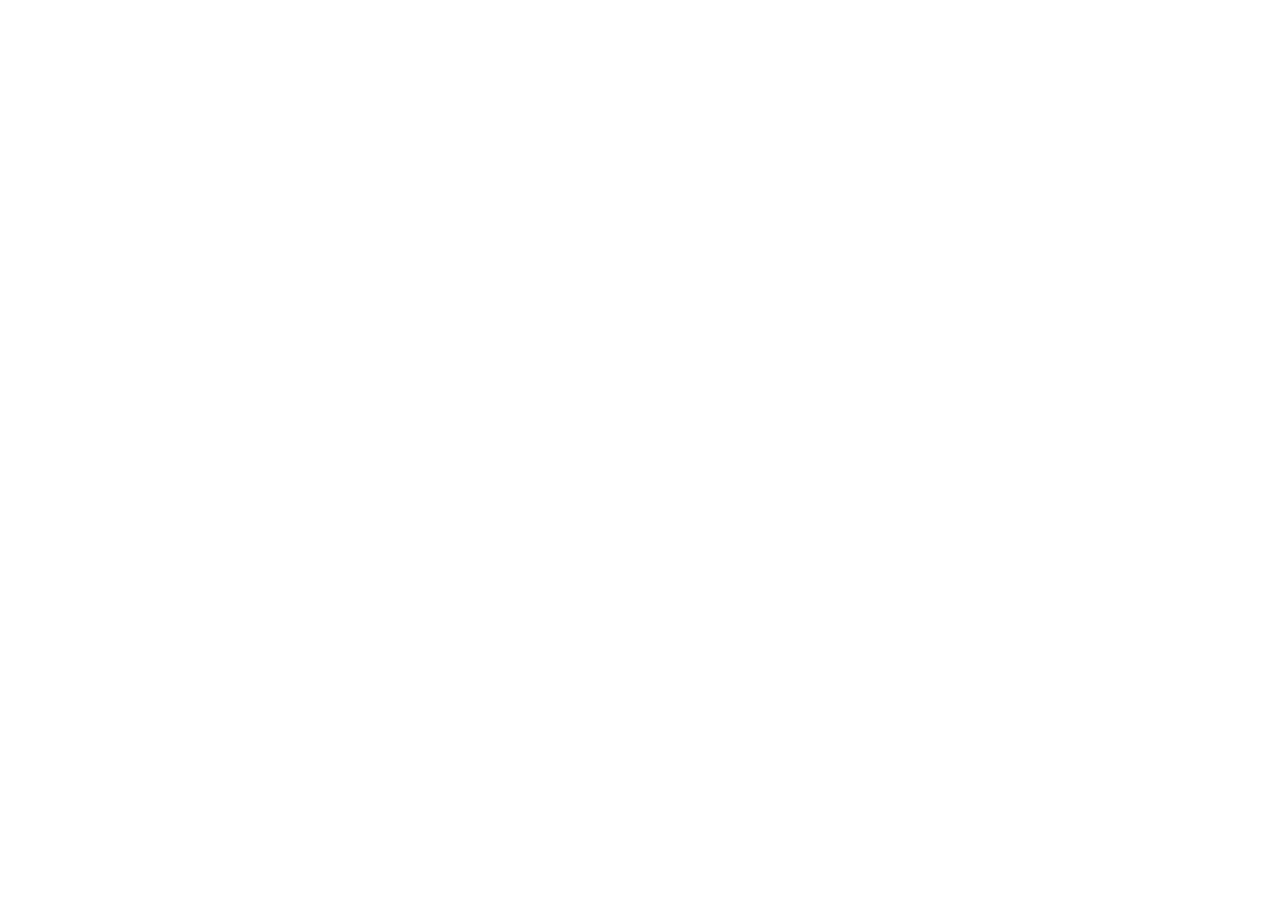
==== index.html @ 4b082fb2 "feat: criando primeira versão do readme" ====
<!DOCTYPE html>
<html lang="pt-BR">
<head>
  <meta charset="UTF-8">
  <meta name="viewport" content="width=device-width, initial-scale=1.0">
  <link rel="stylesheet" href="./style.css">
  <title>Jogo da Velha</title>
</head>
<body>
  <script src="./script.js"></script>
</body>
</html>
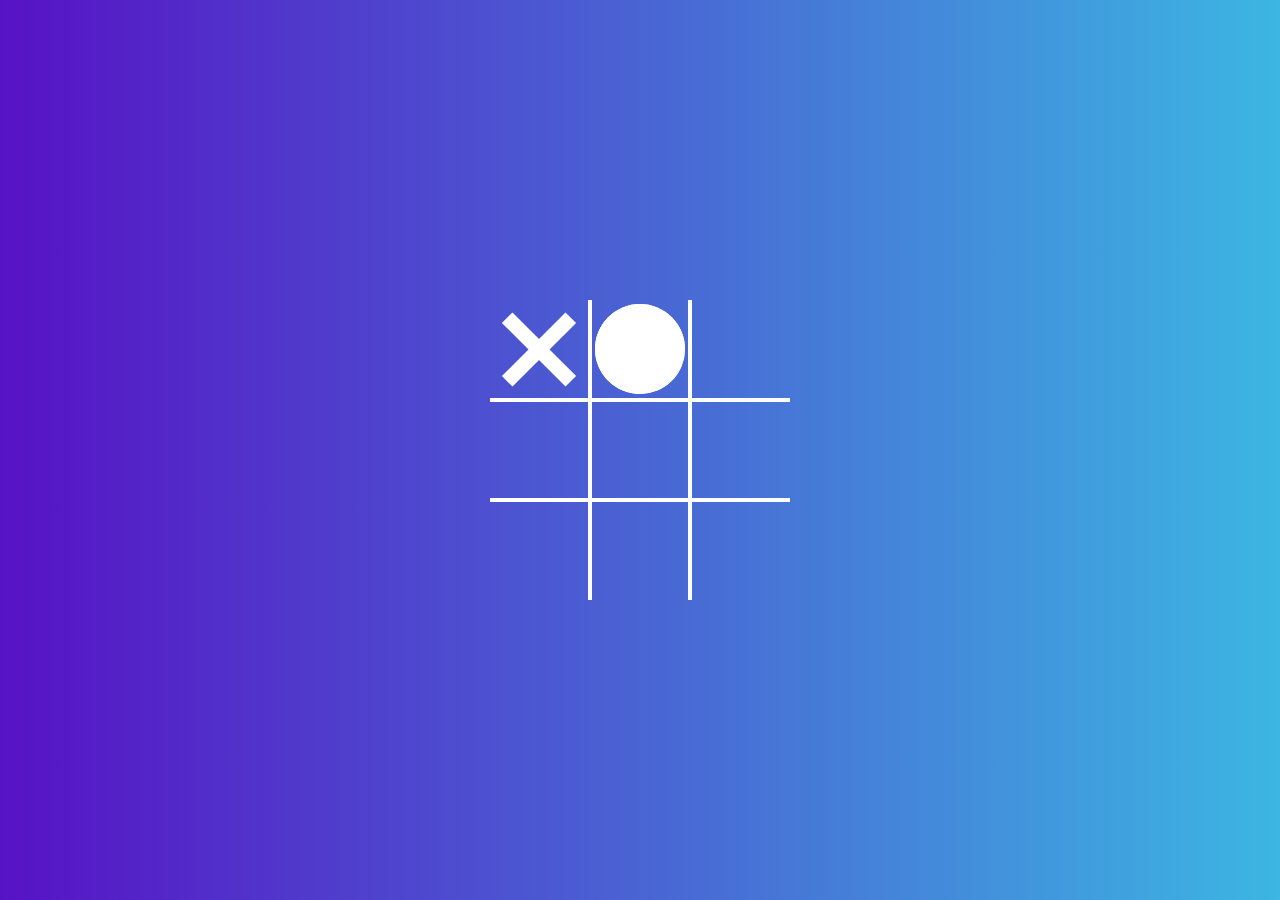
==== commit 80ea7cbd: "feat: fazendo o css e importante a fonte mulish" ====
--- a/index.html
+++ b/index.html
@@ -1,12 +1,31 @@
 <!DOCTYPE html>
 <html lang="pt-BR">
-<head>
-  <meta charset="UTF-8">
-  <meta name="viewport" content="width=device-width, initial-scale=1.0">
-  <link rel="stylesheet" href="./style.css">
-  <title>Jogo da Velha</title>
-</head>
-<body>
-  <script src="./script.js"></script>
-</body>
+  <head>
+    <meta charset="UTF-8">
+    <meta name="viewport" content="width=device-width, initial-scale=1.0">
+    <link rel="stylesheet" href="./style.css">
+    <title>Jogo da Velha</title>
+    <link href="https://fonts.googleapis.com/css2?family=Mulish:wght@300;400;500;600;700;900&display=swap" rel="stylesheet">
+
+  </head>
+  <body>
+    <div class="board circle">
+      <div class="cell x" data-cell></div>
+      <div class="cell circle" data-cell></div>
+      <div class="cell" data-cell></div>
+      <div class="cell" data-cell></div>
+      <div class="cell" data-cell></div>
+      <div class="cell" data-cell></div>
+      <div class="cell" data-cell></div>
+      <div class="cell" data-cell></div>
+      <div class="cell" data-cell></div>
+    </div>
+
+      <div class="winning-message" data-winning-messsage>
+        <p class="winning-message-text">X Venceu!</p>
+        <button class="winning-message-button">Reiniciar</button>
+      </div>
+
+    <script src="./script.js"></script>
+  </body>
 </html>
--- a/style.css
+++ b/style.css
@@ -0,0 +1,157 @@
+* {
+  box-sizing: border-box;
+  margin: 0;
+  padding: 0;
+}
+
+body {
+  height: 100vh;
+  width: 100vw;
+  background: linear-gradient(
+    90deg, 
+    rgb(87, 18, 197) 0%, 
+    rgb(60, 182, 226) 100%);
+}
+
+.board {
+  display: grid;
+  width: 100%;
+  height: 100%;
+  justify-content: center;
+  align-content: center;
+  justify-items: center;
+  align-items: center;
+  grid-template-columns: repeat(3, auto);
+}
+
+.board.x .cell:not(.x):not(.circle):hover::after,
+.board.x .cell:not(.x):not(.circle):hover::before,
+.board.circle .cell:not(.x):not(.circle):hover::after,
+.board.circle .cell:not(.x):not(.circle):hover::before {
+  background: rgba(255, 255, 255, 0.3) !important;
+}
+
+/*Celula*/
+.cell {
+  width: 100px;
+  height: 100px;
+  border: 2px solid white;
+  display: flex;
+  justify-content: center;
+  align-items: center;
+  position: relative;
+}
+
+.cell.x, 
+.cell.circle {
+  cursor: not-allowed;
+}
+
+.cell:nth-child(1),
+.cell:nth-child(2),
+.cell:nth-child(3) {
+  border-top: none;
+}
+
+.cell:nth-child(1),
+.cell:nth-child(4),
+.cell:nth-child(7) {
+  border-left: none;
+}
+
+.cell:nth-child(3),
+.cell:nth-child(6),
+.cell:nth-child(9) {
+  border-right: none;
+}
+
+.cell:nth-child(7),
+.cell:nth-child(8),
+.cell:nth-child(9) {
+  border-bottom: none;
+}
+
+/* X */
+.cell.x::before,
+.cell.x::after,
+.board.x .cell:not(.x):not(.circle):hover::after,
+.board.x .cell:not(.x):not(.circle):hover::before {
+  content: "";
+  height: calc(100px * 0.15);
+  width: calc(100px * 0.9);
+  background: white;
+  position: absolute;
+}
+
+.cell.x::before,
+.board.x .cell:not(.x):not(.circle):hover::before {
+  transform: rotate(45deg);
+}
+
+.cell.x::after,
+.board.x .cell:not(.x):not(.circle):hover::after {
+  transform: rotate(-45deg);
+}
+
+/* Circle */
+.cell.circle::before,
+.cell.circle::after,
+.board.circle .cell:not(.x):not(.circle):hover::after,
+.board.circle .cell:not(.x):not(.circle):hover::before {
+  content: "";
+  height: calc(100px * 0.9);
+  width: calc(100px * 0.9);
+  background: white;
+  position: absolute;
+  border-radius: 50%;
+}
+
+/*Mensagem de Vitoria*/
+.winning-message {
+  display: none;
+  position: fixed;
+  top: 0;
+  left: 0;
+  right: 0;
+  bottom: 0;
+  justify-content: center;
+  align-items: center;
+  background-color: rgba(0, 0, 0, 0.65);
+  flex-direction: column;
+}
+
+.winning-message-button {
+  font-family: Mulish,;
+  font-size: 1.8rem;
+  background-color: rgba(15, 158, 34, 1);
+  padding: 10px 15px;
+  cursor: pointer;
+  border-radius: 10px;
+  border: none;
+  margin-top: 16px;
+  color: white;
+  box-shadow: 0 0 10px rgba(0, 0, 0, 0.45);
+}
+
+.winning-message-button:hover {
+  background-color: white;
+  color: rgba(15, 158, 34, 1);
+}
+
+@keyframes blink {
+  0%, 50%, 100% {
+    color: white;
+  }
+  25%, 75% {
+    color: rgba(15, 158, 34, 1);
+  }
+}
+
+.winning-message-text {
+  color:white;
+  font-size: 3.5rem;;
+  font-family:'Times New Roman', Times, serif;
+  font-weight: 300;
+  text-shadow: 0 0 10px rgba(0, 0, 0, 0.45);
+  animation: blink 1s infinite;
+}
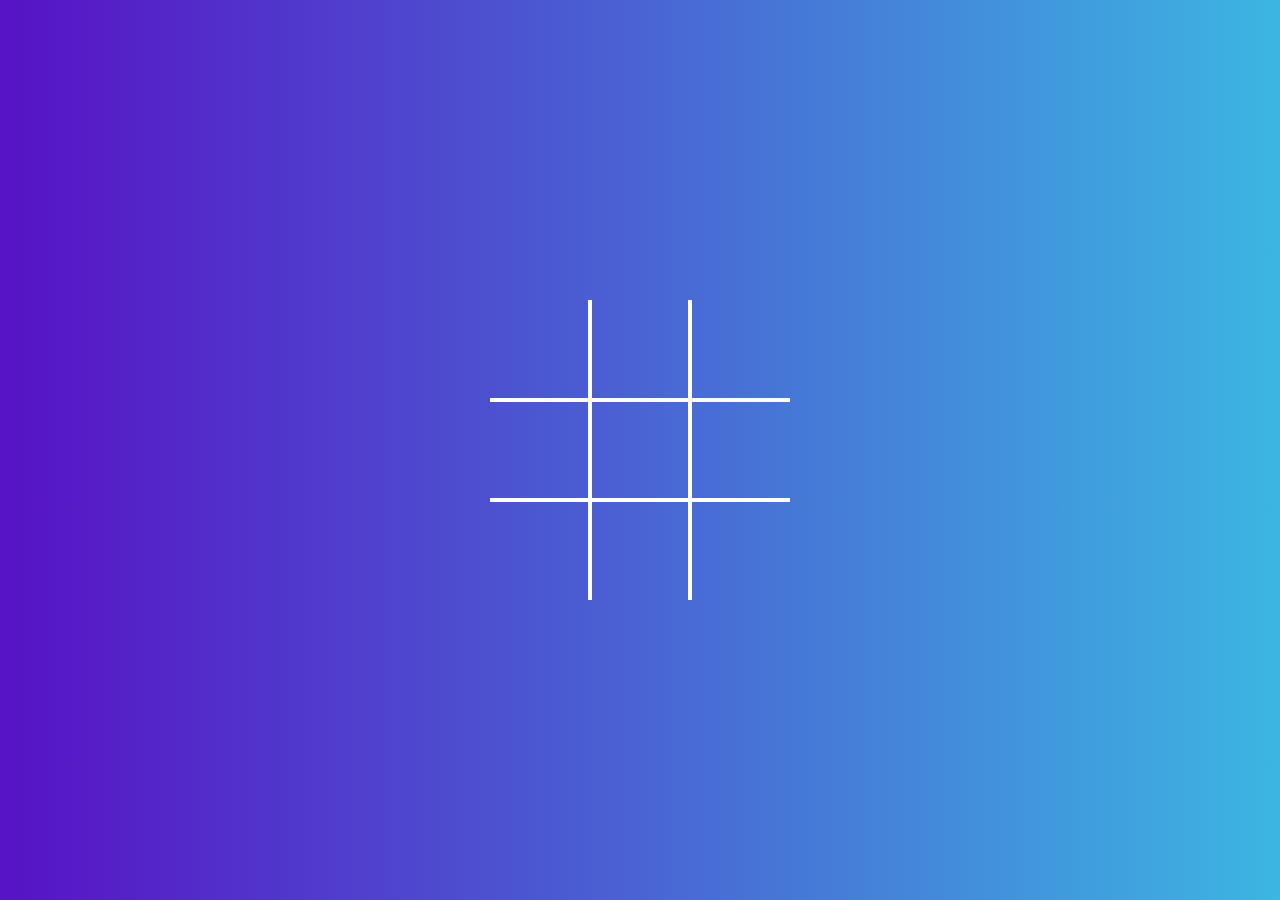
==== commit 25710905: "feat: colocar o 'X' no jogo" ====
--- a/index.html
+++ b/index.html
@@ -9,9 +9,9 @@
 
   </head>
   <body>
-    <div class="board circle">
-      <div class="cell x" data-cell></div>
-      <div class="cell circle" data-cell></div>
+    <div class="board x">
+      <div class="cell" data-cell></div>
+      <div class="cell" data-cell></div>
       <div class="cell" data-cell></div>
       <div class="cell" data-cell></div>
       <div class="cell" data-cell></div>
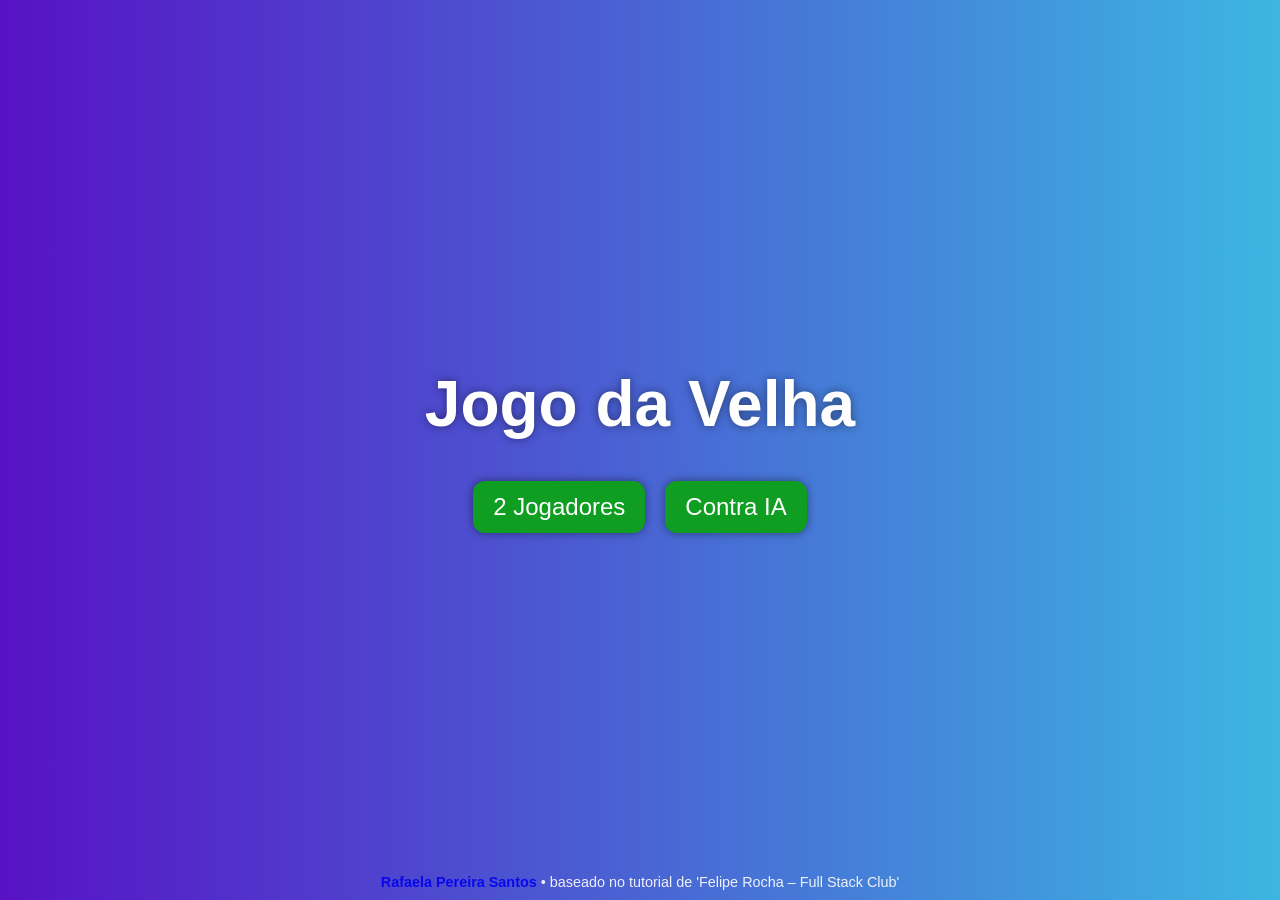
==== commit 49e51fc2: "feat: fazendo nova estrutura de pastas para definir um Menu de escolha entre 2 Jogadores e Jogar Con" ====
--- a/index.html
+++ b/index.html
@@ -3,29 +3,24 @@
   <head>
     <meta charset="UTF-8">
     <meta name="viewport" content="width=device-width, initial-scale=1.0">
+    <title>Jogo da Velha - Menu</title>
     <link rel="stylesheet" href="./style.css">
-    <title>Jogo da Velha</title>
     <link href="https://fonts.googleapis.com/css2?family=Mulish:wght@300;400;500;600;700;900&display=swap" rel="stylesheet">
-
   </head>
   <body>
-    <div class="board x">
-      <div class="cell" data-cell></div>
-      <div class="cell" data-cell></div>
-      <div class="cell" data-cell></div>
-      <div class="cell" data-cell></div>
-      <div class="cell" data-cell></div>
-      <div class="cell" data-cell></div>
-      <div class="cell" data-cell></div>
-      <div class="cell" data-cell></div>
-      <div class="cell" data-cell></div>
+    <div class="menu-container">
+      <h1 class="menu-title">Jogo da Velha</h1>
+      <div class="menu-buttons">
+        <a href="./version1/index.html" class="menu-button">2 Jogadores</a>
+        <a href="./version2/index.html" class="menu-button">Contra IA</a>
+      </div>
+      <p class="creditos">
+        <b>
+          <a href="https://github.com/devrafaela" target="_blank" rel="noopener noreferrer">
+            Rafaela Pereira Santos
+          </a>
+        </b> • baseado no tutorial de 'Felipe Rocha – Full Stack Club'
+      </p>
     </div>
-
-      <div class="winning-message" data-winning-messsage>
-        <p class="winning-message-text">X Venceu!</p>
-        <button class="winning-message-button">Reiniciar</button>
-      </div>
-
-    <script src="./script.js"></script>
   </body>
 </html>
--- a/style.css
+++ b/style.css
@@ -10,148 +10,80 @@
   background: linear-gradient(
     90deg, 
     rgb(87, 18, 197) 0%, 
-    rgb(60, 182, 226) 100%);
-}
-
-.board {
-  display: grid;
-  width: 100%;
-  height: 100%;
-  justify-content: center;
-  align-content: center;
-  justify-items: center;
-  align-items: center;
-  grid-template-columns: repeat(3, auto);
-}
-
-.board.x .cell:not(.x):not(.circle):hover::after,
-.board.x .cell:not(.x):not(.circle):hover::before,
-.board.circle .cell:not(.x):not(.circle):hover::after,
-.board.circle .cell:not(.x):not(.circle):hover::before {
-  background: rgba(255, 255, 255, 0.3) !important;
-}
-
-/*Celula*/
-.cell {
-  width: 100px;
-  height: 100px;
-  border: 2px solid white;
+    rgb(60, 182, 226) 100%
+  );
   display: flex;
   justify-content: center;
   align-items: center;
-  position: relative;
 }
 
-.cell.x, 
-.cell.circle {
-  cursor: not-allowed;
+.menu-container {
+  display: flex;
+  flex-direction: column;
+  justify-content: center;
+  align-items: center;
 }
 
-.cell:nth-child(1),
-.cell:nth-child(2),
-.cell:nth-child(3) {
-  border-top: none;
+.menu-title {
+  font-family: 'Mulish', sans-serif;
+  font-size: 4rem;
+  color: white;
+  margin-bottom: 40px;
+  text-shadow: 0 0 10px rgba(0,0,0,0.45);
 }
 
-.cell:nth-child(1),
-.cell:nth-child(4),
-.cell:nth-child(7) {
-  border-left: none;
+.menu-buttons {
+  display: flex;
+  gap: 20px;
 }
 
-.cell:nth-child(3),
-.cell:nth-child(6),
-.cell:nth-child(9) {
-  border-right: none;
+.menu-button {
+  font-family: 'Mulish', sans-serif;
+  font-size: 1.5rem;
+  background-color: rgba(15, 158, 34, 1);
+  padding: 12px 20px;
+  border-radius: 12px;
+  color: white;
+  text-decoration: none;
+  box-shadow: 0 0 10px rgba(0,0,0,0.45);
+  transition: 0.3s ease;
 }
 
-.cell:nth-child(7),
-.cell:nth-child(8),
-.cell:nth-child(9) {
-  border-bottom: none;
-}
-
-/* X */
-.cell.x::before,
-.cell.x::after,
-.board.x .cell:not(.x):not(.circle):hover::after,
-.board.x .cell:not(.x):not(.circle):hover::before {
-  content: "";
-  height: calc(100px * 0.15);
-  width: calc(100px * 0.9);
-  background: white;
-  position: absolute;
-}
-
-.cell.x::before,
-.board.x .cell:not(.x):not(.circle):hover::before {
-  transform: rotate(45deg);
-}
-
-.cell.x::after,
-.board.x .cell:not(.x):not(.circle):hover::after {
-  transform: rotate(-45deg);
-}
-
-/* Circle */
-.cell.circle::before,
-.cell.circle::after,
-.board.circle .cell:not(.x):not(.circle):hover::after,
-.board.circle .cell:not(.x):not(.circle):hover::before {
-  content: "";
-  height: calc(100px * 0.9);
-  width: calc(100px * 0.9);
-  background: white;
-  position: absolute;
-  border-radius: 50%;
-}
-
-/*Mensagem de Vitoria*/
-.winning-message {
-  display: none;
-  position: fixed;
-  top: 0;
-  left: 0;
-  right: 0;
-  bottom: 0;
-  justify-content: center;
-  align-items: center;
-  background-color: rgba(0, 0, 0, 0.65);
-  flex-direction: column;
-}
-
-.winning-message-button {
-  font-family: Mulish,;
-  font-size: 1.8rem;
-  background-color: rgba(15, 158, 34, 1);
-  padding: 10px 15px;
-  cursor: pointer;
-  border-radius: 10px;
-  border: none;
-  margin-top: 16px;
-  color: white;
-  box-shadow: 0 0 10px rgba(0, 0, 0, 0.45);
-}
-
-.winning-message-button:hover {
+.menu-button:hover {
   background-color: white;
   color: rgba(15, 158, 34, 1);
 }
 
-@keyframes blink {
-  0%, 50%, 100% {
-    color: white;
-  }
-  25%, 75% {
-    color: rgba(15, 158, 34, 1);
-  }
+/* Créditos */
+.creditos {
+  position: fixed;      /* fixa no viewport */
+  bottom: 10px;         /* distância do rodapé */
+  left: 50%;            /* centraliza horizontalmente */
+  transform: translateX(-50%); /* ajusta o centro exato */
+  opacity: 0.9;
+  font-size: 0.9rem;
+  color: #ffffff;
+  text-align: center;
+  font-family: 'Mulish', sans-serif;
+  white-space: nowrap; /* evita quebra de linha */
 }
 
-.winning-message-text {
-  color:white;
-  font-size: 3.5rem;;
-  font-family:'Times New Roman', Times, serif;
-  font-weight: 300;
-  text-shadow: 0 0 10px rgba(0, 0, 0, 0.45);
-  animation: blink 1s infinite;
+.creditos a {
+  text-decoration: none;
+  animation: rainbow 3s linear infinite;
+  transition: all 0.3s ease;
 }
+
+.creditos a:hover {
+  text-decoration: underline;
+  color: #000000;
+}
+
+@keyframes rainbow {
+  0%   { color: #ff4d4d; }   /* vermelho vivo */
+  25%  { color: #ff8c1a; }   /* laranja */
+  50%  { color: #ffd11a; }   /* amarelo */
+  75%  { color: #ff751a; }   /* laranja mais escuro */
+  100% { color: #ff4d4d; }   /* vermelho de volta */
+}
+
